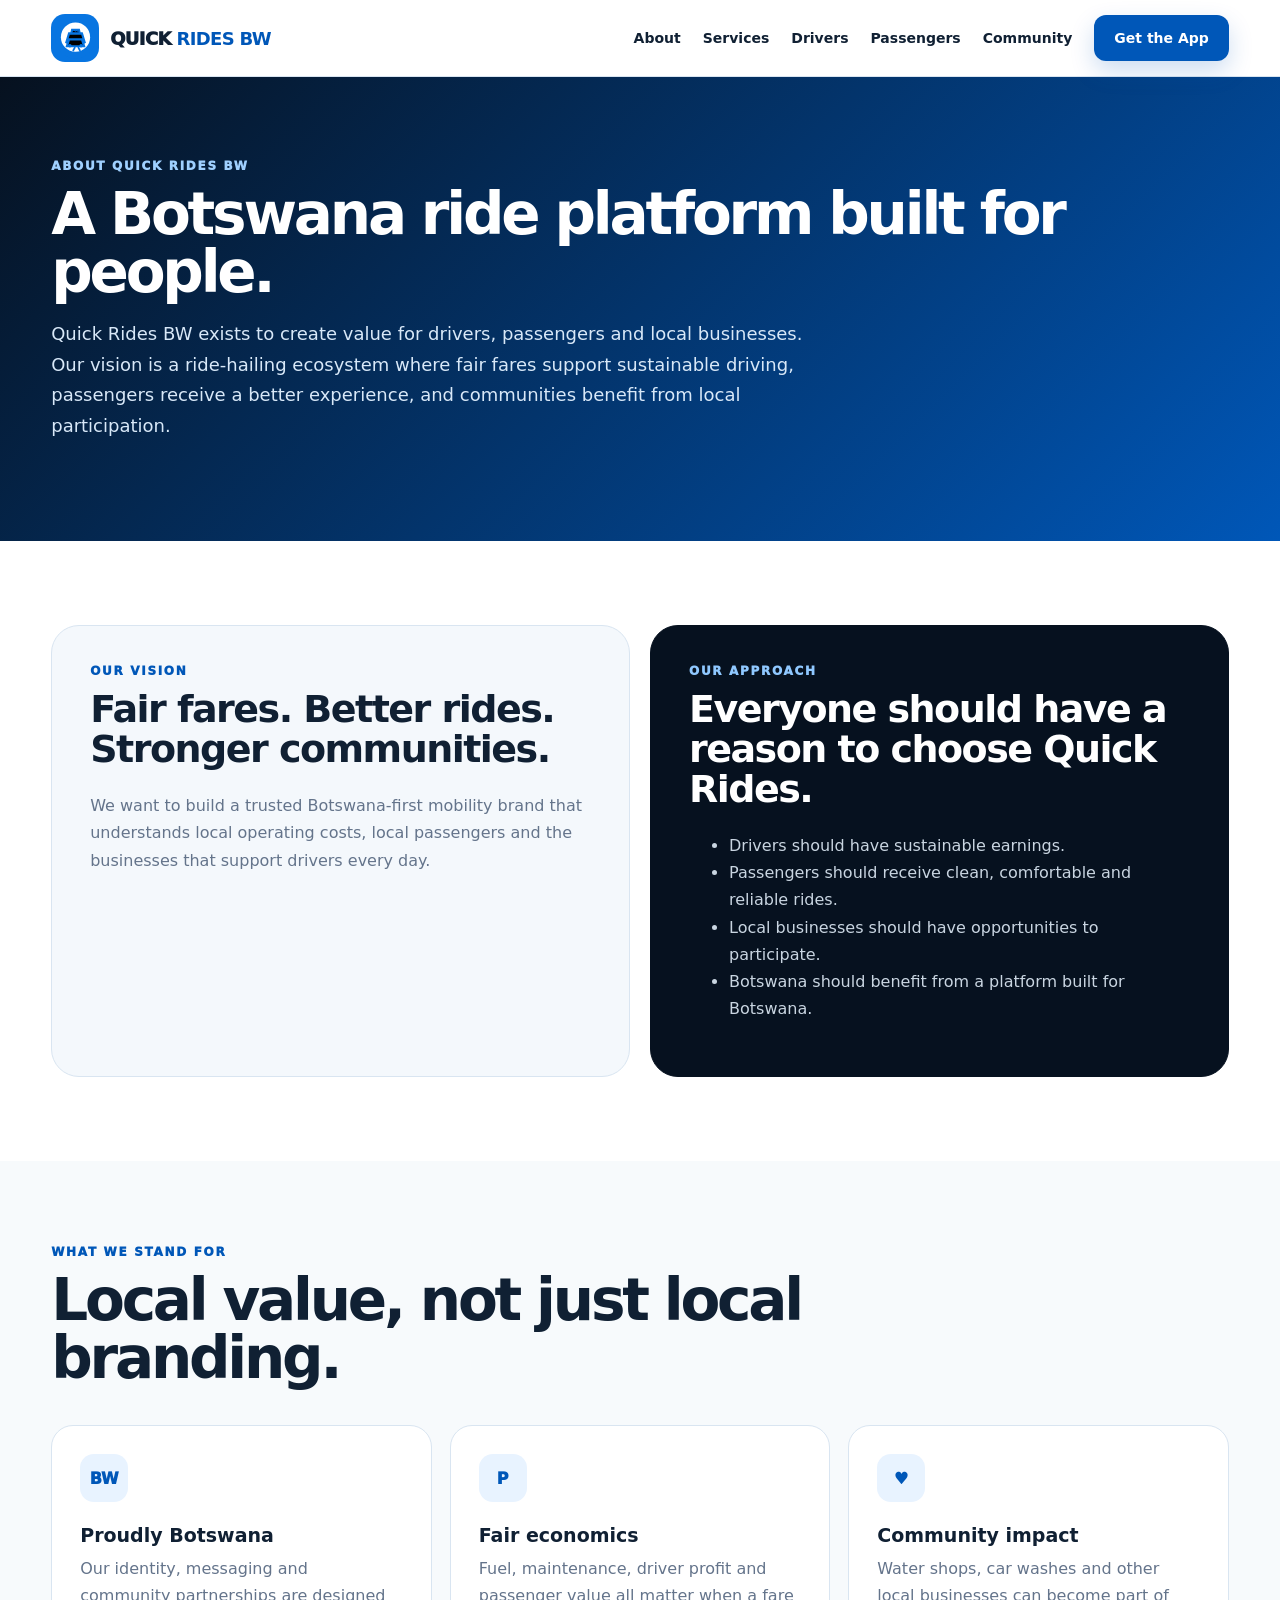
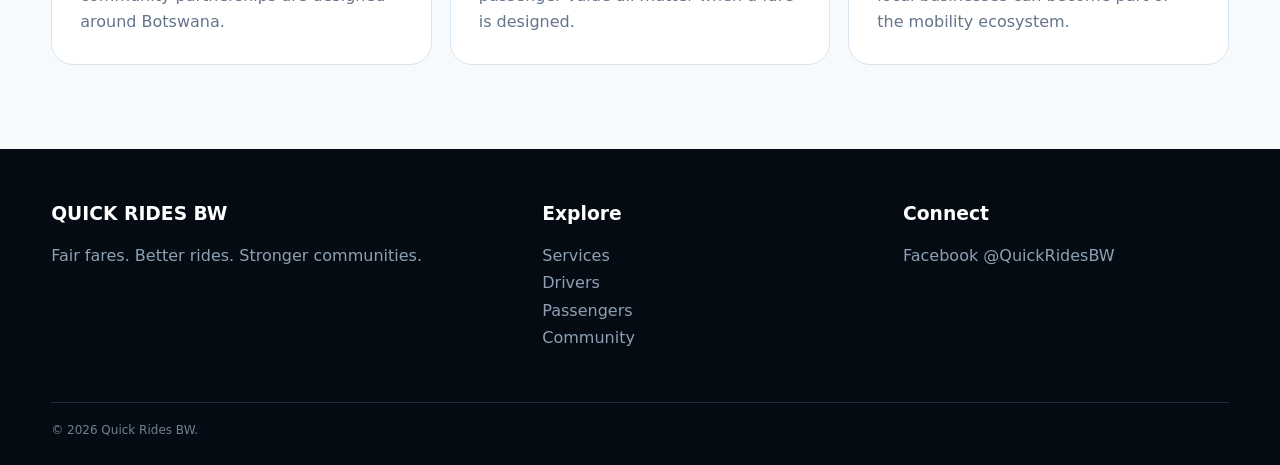
==== about.html @ a7a24e2e "Add Quick Rides BW About Us page" ====
<!doctype html><html lang="en"><head><meta charset="utf-8"><meta name="viewport" content="width=device-width,initial-scale=1"><title>About Us | Quick Rides BW</title><link rel="stylesheet" href="styles.css"></head><body><nav class="nav"><div class="wrap navin"><a class="brand" href="index.html"><span class="brandmark"><svg viewBox="0 0 100 100"><circle cx="50" cy="50" r="47" fill="#0875e1"/><circle cx="50" cy="47" r="34" fill="#fff"/><path d="M28 61l7-23h30l7 23M35 52h30l5 16H30l5-16zM40 39h20l-2-9H42l-2 9z" stroke="#0875e1" stroke-width="5"/><text x="50" y="37" text-anchor="middle" font-size="8" font-weight="900" fill="#0057b8">CAB</text><circle cx="37" cy="67" r="4" fill="#0875e1"/><circle cx="63" cy="67" r="4" fill="#0875e1"/><path d="M49 70l-5 9m12-9l5 9" stroke="#0875e1" stroke-width="4"/></svg></span><span class="brandname">QUICK <b>RIDES BW</b></span></a><div class="links"><a href="about.html">About</a><a href="services.html">Services</a><a href="drivers.html">Drivers</a><a href="passengers.html">Passengers</a><a href="community.html">Community</a><a class="btn primary cta" href="download.html">Get the App</a></div></div></nav><header class="page-hero"><div class="wrap"><div class="eyebrow" style="color:#9fd0ff">About Quick Rides BW</div><h1 class="page-title">A Botswana ride platform built for people.</h1><p>Quick Rides BW exists to create value for drivers, passengers and local businesses. Our vision is a ride-hailing ecosystem where fair fares support sustainable driving, passengers receive a better experience, and communities benefit from local participation.</p></div></header><main><section><div class="wrap split"><div class="panel"><div class="eyebrow">Our vision</div><h2>Fair fares. Better rides. Stronger communities.</h2><p>We want to build a trusted Botswana-first mobility brand that understands local operating costs, local passengers and the businesses that support drivers every day.</p></div><div class="panel dark"><div class="eyebrow" style="color:#8fc8ff">Our approach</div><h2>Everyone should have a reason to choose Quick Rides.</h2><ul><li>Drivers should have sustainable earnings.</li><li>Passengers should receive clean, comfortable and reliable rides.</li><li>Local businesses should have opportunities to participate.</li><li>Botswana should benefit from a platform built for Botswana.</li></ul></div></div></section><section style="background:#f7fafc"><div class="wrap"><div class="section-head"><div class="eyebrow">What we stand for</div><h2>Local value, not just local branding.</h2></div><div class="cards"><article class="card"><div class="icon">BW</div><h3>Proudly Botswana</h3><p>Our identity, messaging and community partnerships are designed around Botswana.</p></article><article class="card"><div class="icon">P</div><h3>Fair economics</h3><p>Fuel, maintenance, driver profit and passenger value all matter when a fare is designed.</p></article><article class="card"><div class="icon">♥</div><h3>Community impact</h3><p>Water shops, car washes and other local businesses can become part of the mobility ecosystem.</p></article></div></div></section></main><footer class="footer"><div class="wrap"><div class="footergrid"><div><h3>QUICK RIDES BW</h3><p>Fair fares. Better rides. Stronger communities.</p></div><div><h3>Explore</h3><p><a href="services.html">Services</a><br><a href="drivers.html">Drivers</a><br><a href="passengers.html">Passengers</a><br><a href="community.html">Community</a></p></div><div><h3>Connect</h3><p><a href="https://www.facebook.com/QuickRidesBW" target="_blank" rel="noopener">Facebook @QuickRidesBW</a></p></div></div><div class="copyright">© 2026 Quick Rides BW.</div></div></footer></body></html>
---- styles.css ----
:root{--blue:#0875e1;--blue2:#0057b8;--navy:#06111f;--ink:#102033;--muted:#64748b;--line:#d9e5f1;--soft:#f4f8fc;--white:#fff;--gold:#f4c542;--shadow:0 18px 50px rgba(4,34,66,.12)}*{box-sizing:border-box}html{scroll-behavior:smooth}body{margin:0;font-family:Inter,system-ui,-apple-system,BlinkMacSystemFont,"Segoe UI",sans-serif;color:var(--ink);background:#fff}a{text-decoration:none;color:inherit}.wrap{width:min(1180px,92%);margin:auto}.nav{position:sticky;top:0;z-index:20;background:rgba(255,255,255,.96);backdrop-filter:blur(14px);border-bottom:1px solid var(--line)}.navin{min-height:76px;display:flex;align-items:center;justify-content:space-between;gap:20px}.brand{display:flex;align-items:center;gap:11px;font-weight:950;letter-spacing:-.04em}.brandmark{width:48px;height:48px;border-radius:14px;background:var(--blue);display:grid;place-items:center;overflow:hidden}.brandmark svg{width:43px;height:43px}.brandname{font-size:18px}.brandname b{color:var(--blue2)}.links{display:flex;align-items:center;gap:22px;font-size:14px;font-weight:800}.links a:hover{color:var(--blue2)}.btn{display:inline-flex;align-items:center;justify-content:center;padding:14px 19px;border-radius:12px;font-weight:900;border:1px solid transparent}.primary{background:var(--blue2);color:#fff;box-shadow:0 10px 25px rgba(0,87,184,.2)}.outline{border-color:#cbd9e6;background:#fff}.hero{background:linear-gradient(135deg,#f7fbff,#eaf4ff 62%,#fff);padding:78px 0}.hero-grid{display:grid;grid-template-columns:1.05fr .95fr;gap:55px;align-items:center}.eyebrow{text-transform:uppercase;letter-spacing:.14em;font-size:12px;font-weight:950;color:var(--blue2)}h1{font-size:clamp(46px,7vw,76px);line-height:.98;letter-spacing:-.065em;margin:16px 0 22px}h1 span{color:var(--blue2)}.lead{font-size:18px;line-height:1.7;color:var(--muted);max-width:690px}.actions{display:flex;gap:12px;flex-wrap:wrap;margin:28px 0}.hero-card{background:var(--navy);border-radius:32px;padding:30px;min-height:450px;display:flex;align-items:center;justify-content:center;box-shadow:var(--shadow)}.hero-logo{width:min(330px,85%);aspect-ratio:1;background:var(--blue);border-radius:28%;display:grid;place-items:center;box-shadow:0 30px 70px rgba(0,0,0,.25)}.hero-logo svg{width:82%;height:82%}.ticker{background:#050b12;color:#fff}.tickerin{display:grid;grid-template-columns:repeat(4,1fr);text-align:center;padding:17px 0;font-weight:850}.ticker strong{color:#50a6ff}section{padding:84px 0}.section-head{max-width:780px;margin-bottom:38px}.section-head h2,.page-title{font-size:clamp(36px,5vw,58px);line-height:1;letter-spacing:-.055em;margin:12px 0 18px}.section-head p{font-size:17px;line-height:1.7;color:var(--muted)}.cards{display:grid;grid-template-columns:repeat(3,1fr);gap:18px}.card{padding:28px;border:1px solid var(--line);border-radius:22px;background:#fff}.card:hover{box-shadow:var(--shadow);transform:translateY(-3px);transition:.2s}.icon{width:48px;height:48px;border-radius:14px;background:#e8f3ff;color:var(--blue2);display:grid;place-items:center;font-weight:950;margin-bottom:22px}.card h3{margin:0 0 10px;font-size:19px}.card p{margin:0;color:var(--muted);line-height:1.65}.split{display:grid;grid-template-columns:1fr 1fr;gap:20px}.panel{padding:38px;border-radius:28px;border:1px solid var(--line);background:var(--soft)}.panel.dark{background:var(--navy);color:#fff;border-color:var(--navy)}.panel h2{font-size:38px;line-height:1.05;letter-spacing:-.04em;margin:12px 0 22px}.panel p,.panel li{line-height:1.7;color:var(--muted)}.panel.dark p,.panel.dark li{color:#c9d5e1}.checks{display:grid;gap:16px}.check{display:flex;gap:12px}.tick{width:27px;height:27px;flex:0 0 27px;border-radius:50%;display:grid;place-items:center;background:#dff2e7;color:#08743f;font-weight:950}.band{background:var(--blue2);color:#fff}.band h2{font-size:clamp(40px,6vw,66px);line-height:1;letter-spacing:-.06em;max-width:850px;margin:12px 0 20px}.band p{max-width:820px;font-size:19px;line-height:1.7;color:#e6f2ff}.page-hero{background:linear-gradient(135deg,#06111f,#0057b8);color:#fff;padding:82px 0}.page-hero p{color:#d8e8f8;max-width:760px;font-size:18px;line-height:1.7}.service-grid{display:grid;grid-template-columns:repeat(2,1fr);gap:20px}.service{border-radius:26px;padding:34px;background:#fff;border:1px solid var(--line);box-shadow:0 10px 35px rgba(4,34,66,.05)}.service h3{font-size:24px;margin:0 0 10px}.service p{color:var(--muted);line-height:1.7}.downloadbox{display:grid;grid-template-columns:.8fr 1.2fr;gap:35px;align-items:center}.qr{background:#fff;border:1px solid var(--line);border-radius:24px;padding:24px;text-align:center;box-shadow:var(--shadow)}.qr img{width:min(260px,100%);border-radius:10px}.footer{background:#050b12;color:#dce8f2;padding:54px 0 28px}.footergrid{display:grid;grid-template-columns:1.4fr 1fr 1fr;gap:35px}.footer h3{color:#fff;margin-top:0}.footer p{color:#8ea1b4;line-height:1.7}.copyright{border-top:1px solid #20303e;margin-top:35px;padding-top:20px;color:#6f8293;font-size:12px}.social{display:flex;gap:10px;flex-wrap:wrap}.social a{padding:10px 13px;border:1px solid #294052;border-radius:10px}.note{font-size:13px;color:#75879a}@media(max-width:850px){.hero-grid,.split,.downloadbox{grid-template-columns:1fr}.cards,.service-grid{grid-template-columns:1fr 1fr}.links a:not(.cta){display:none}.tickerin{grid-template-columns:1fr 1fr;gap:10px}}@media(max-width:560px){.cards,.service-grid,.footergrid{grid-template-columns:1fr}.hero{padding:58px 0}.hero-card{min-height:330px}.navin{min-height:68px}.brandname{font-size:15px}.actions .btn{width:100%}.tickerin{grid-template-columns:1fr}section{padding:65px 0}}
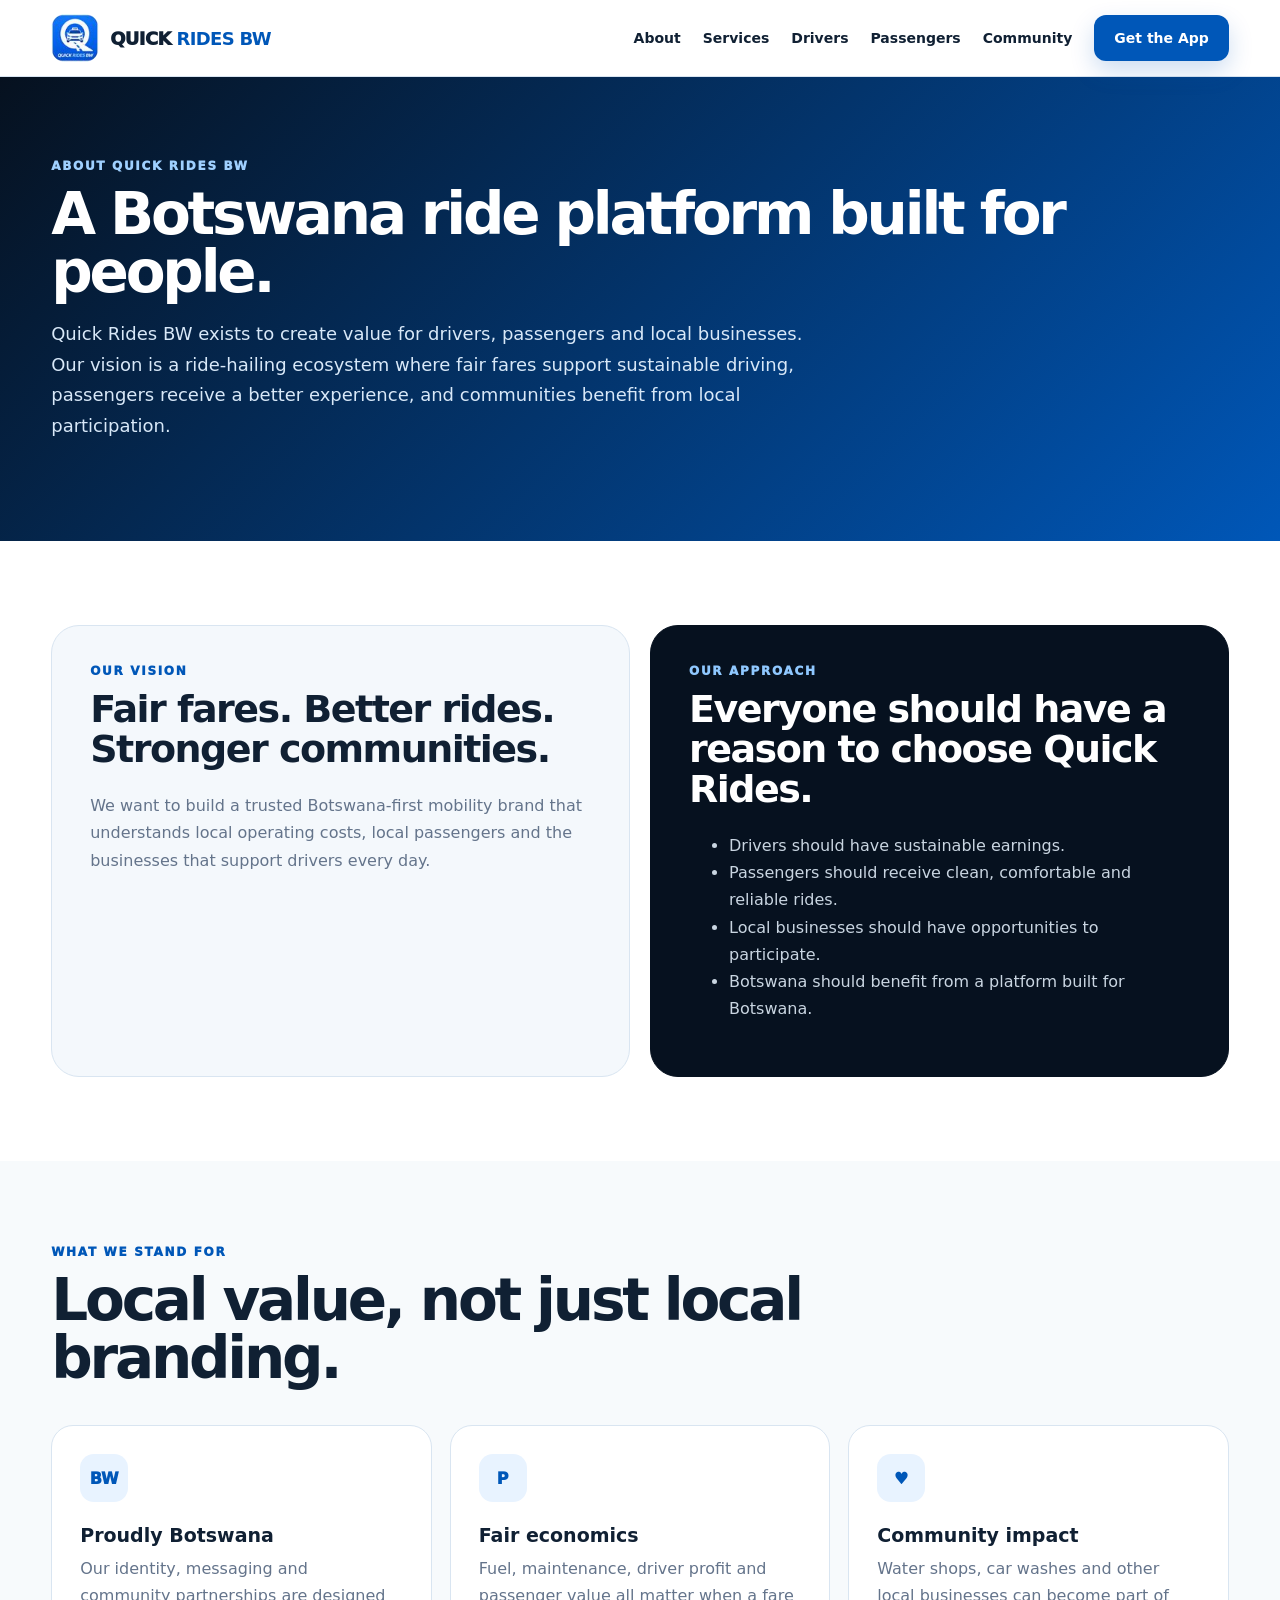
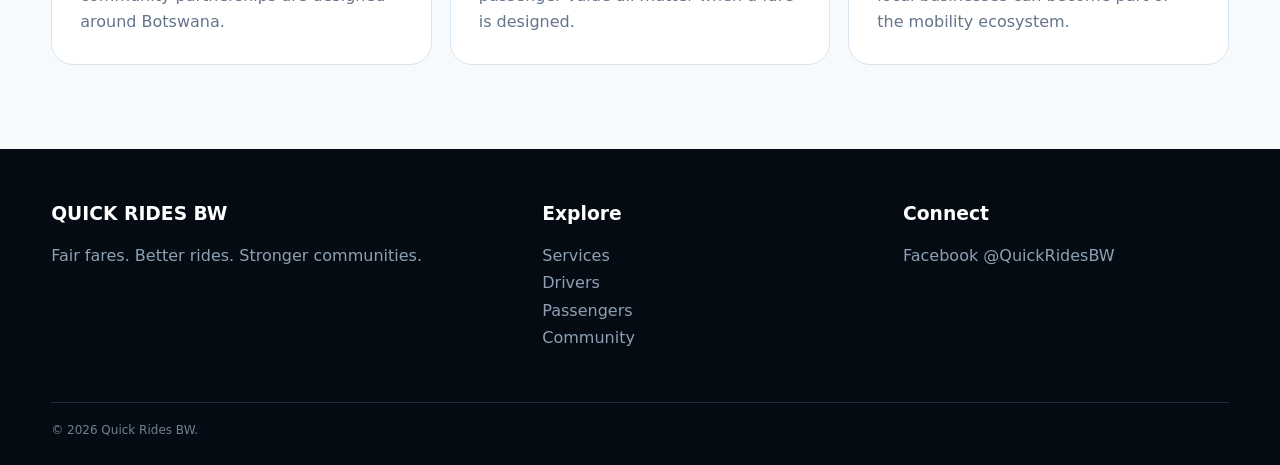
==== commit 940c502b: "Update Quick Rides BW logo and Facebook link" ====
--- a/about.html
+++ b/about.html
@@ -1 +1 @@
-<!doctype html><html lang="en"><head><meta charset="utf-8"><meta name="viewport" content="width=device-width,initial-scale=1"><title>About Us | Quick Rides BW</title><link rel="stylesheet" href="styles.css"></head><body><nav class="nav"><div class="wrap navin"><a class="brand" href="index.html"><span class="brandmark"><svg viewBox="0 0 100 100"><circle cx="50" cy="50" r="47" fill="#0875e1"/><circle cx="50" cy="47" r="34" fill="#fff"/><path d="M28 61l7-23h30l7 23M35 52h30l5 16H30l5-16zM40 39h20l-2-9H42l-2 9z" stroke="#0875e1" stroke-width="5"/><text x="50" y="37" text-anchor="middle" font-size="8" font-weight="900" fill="#0057b8">CAB</text><circle cx="37" cy="67" r="4" fill="#0875e1"/><circle cx="63" cy="67" r="4" fill="#0875e1"/><path d="M49 70l-5 9m12-9l5 9" stroke="#0875e1" stroke-width="4"/></svg></span><span class="brandname">QUICK <b>RIDES BW</b></span></a><div class="links"><a href="about.html">About</a><a href="services.html">Services</a><a href="drivers.html">Drivers</a><a href="passengers.html">Passengers</a><a href="community.html">Community</a><a class="btn primary cta" href="download.html">Get the App</a></div></div></nav><header class="page-hero"><div class="wrap"><div class="eyebrow" style="color:#9fd0ff">About Quick Rides BW</div><h1 class="page-title">A Botswana ride platform built for people.</h1><p>Quick Rides BW exists to create value for drivers, passengers and local businesses. Our vision is a ride-hailing ecosystem where fair fares support sustainable driving, passengers receive a better experience, and communities benefit from local participation.</p></div></header><main><section><div class="wrap split"><div class="panel"><div class="eyebrow">Our vision</div><h2>Fair fares. Better rides. Stronger communities.</h2><p>We want to build a trusted Botswana-first mobility brand that understands local operating costs, local passengers and the businesses that support drivers every day.</p></div><div class="panel dark"><div class="eyebrow" style="color:#8fc8ff">Our approach</div><h2>Everyone should have a reason to choose Quick Rides.</h2><ul><li>Drivers should have sustainable earnings.</li><li>Passengers should receive clean, comfortable and reliable rides.</li><li>Local businesses should have opportunities to participate.</li><li>Botswana should benefit from a platform built for Botswana.</li></ul></div></div></section><section style="background:#f7fafc"><div class="wrap"><div class="section-head"><div class="eyebrow">What we stand for</div><h2>Local value, not just local branding.</h2></div><div class="cards"><article class="card"><div class="icon">BW</div><h3>Proudly Botswana</h3><p>Our identity, messaging and community partnerships are designed around Botswana.</p></article><article class="card"><div class="icon">P</div><h3>Fair economics</h3><p>Fuel, maintenance, driver profit and passenger value all matter when a fare is designed.</p></article><article class="card"><div class="icon">♥</div><h3>Community impact</h3><p>Water shops, car washes and other local businesses can become part of the mobility ecosystem.</p></article></div></div></section></main><footer class="footer"><div class="wrap"><div class="footergrid"><div><h3>QUICK RIDES BW</h3><p>Fair fares. Better rides. Stronger communities.</p></div><div><h3>Explore</h3><p><a href="services.html">Services</a><br><a href="drivers.html">Drivers</a><br><a href="passengers.html">Passengers</a><br><a href="community.html">Community</a></p></div><div><h3>Connect</h3><p><a href="https://www.facebook.com/QuickRidesBW" target="_blank" rel="noopener">Facebook @QuickRidesBW</a></p></div></div><div class="copyright">© 2026 Quick Rides BW.</div></div></footer></body></html>+<!doctype html><html lang="en"><head><meta charset="utf-8"><meta name="viewport" content="width=device-width,initial-scale=1"><title>About Us | Quick Rides BW</title><link rel="stylesheet" href="styles.css"><link rel="stylesheet" href="logo.css"></head><body><nav class="nav"><div class="wrap navin"><a class="brand" href="index.html"><span class="brandmark"><svg viewBox="0 0 100 100"><circle cx="50" cy="50" r="47" fill="#0875e1"/><circle cx="50" cy="47" r="34" fill="#fff"/><path d="M28 61l7-23h30l7 23M35 52h30l5 16H30l5-16zM40 39h20l-2-9H42l-2 9z" stroke="#0875e1" stroke-width="5"/><text x="50" y="37" text-anchor="middle" font-size="8" font-weight="900" fill="#0057b8">CAB</text><circle cx="37" cy="67" r="4" fill="#0875e1"/><circle cx="63" cy="67" r="4" fill="#0875e1"/><path d="M49 70l-5 9m12-9l5 9" stroke="#0875e1" stroke-width="4"/></svg></span><span class="brandname">QUICK <b>RIDES BW</b></span></a><div class="links"><a href="about.html">About</a><a href="services.html">Services</a><a href="drivers.html">Drivers</a><a href="passengers.html">Passengers</a><a href="community.html">Community</a><a class="btn primary cta" href="download.html">Get the App</a></div></div></nav><header class="page-hero"><div class="wrap"><div class="eyebrow" style="color:#9fd0ff">About Quick Rides BW</div><h1 class="page-title">A Botswana ride platform built for people.</h1><p>Quick Rides BW exists to create value for drivers, passengers and local businesses. Our vision is a ride-hailing ecosystem where fair fares support sustainable driving, passengers receive a better experience, and communities benefit from local participation.</p></div></header><main><section><div class="wrap split"><div class="panel"><div class="eyebrow">Our vision</div><h2>Fair fares. Better rides. Stronger communities.</h2><p>We want to build a trusted Botswana-first mobility brand that understands local operating costs, local passengers and the businesses that support drivers every day.</p></div><div class="panel dark"><div class="eyebrow" style="color:#8fc8ff">Our approach</div><h2>Everyone should have a reason to choose Quick Rides.</h2><ul><li>Drivers should have sustainable earnings.</li><li>Passengers should receive clean, comfortable and reliable rides.</li><li>Local businesses should have opportunities to participate.</li><li>Botswana should benefit from a platform built for Botswana.</li></ul></div></div></section><section style="background:#f7fafc"><div class="wrap"><div class="section-head"><div class="eyebrow">What we stand for</div><h2>Local value, not just local branding.</h2></div><div class="cards"><article class="card"><div class="icon">BW</div><h3>Proudly Botswana</h3><p>Our identity, messaging and community partnerships are designed around Botswana.</p></article><article class="card"><div class="icon">P</div><h3>Fair economics</h3><p>Fuel, maintenance, driver profit and passenger value all matter when a fare is designed.</p></article><article class="card"><div class="icon">♥</div><h3>Community impact</h3><p>Water shops, car washes and other local businesses can become part of the mobility ecosystem.</p></article></div></div></section></main><footer class="footer"><div class="wrap"><div class="footergrid"><div><h3>QUICK RIDES BW</h3><p>Fair fares. Better rides. Stronger communities.</p></div><div><h3>Explore</h3><p><a href="services.html">Services</a><br><a href="drivers.html">Drivers</a><br><a href="passengers.html">Passengers</a><br><a href="community.html">Community</a></p></div><div><h3>Connect</h3><p><a href="https://web.facebook.com/profile.php?id=61594082257383" target="_blank" rel="noopener">Facebook @QuickRidesBW</a></p></div></div><div class="copyright">© 2026 Quick Rides BW.</div></div></footer></body></html>
--- a/logo.css
+++ b/logo.css
@@ -0,0 +1 @@
+.brandmark{background-image:url('[data-uri]');background-size:cover;background-position:center;background-repeat:no-repeat}.brandmark svg{display:none}.hero-logo{background-image:url('[data-uri]');background-size:contain;background-position:center;background-repeat:no-repeat}.hero-logo svg{display:none}
